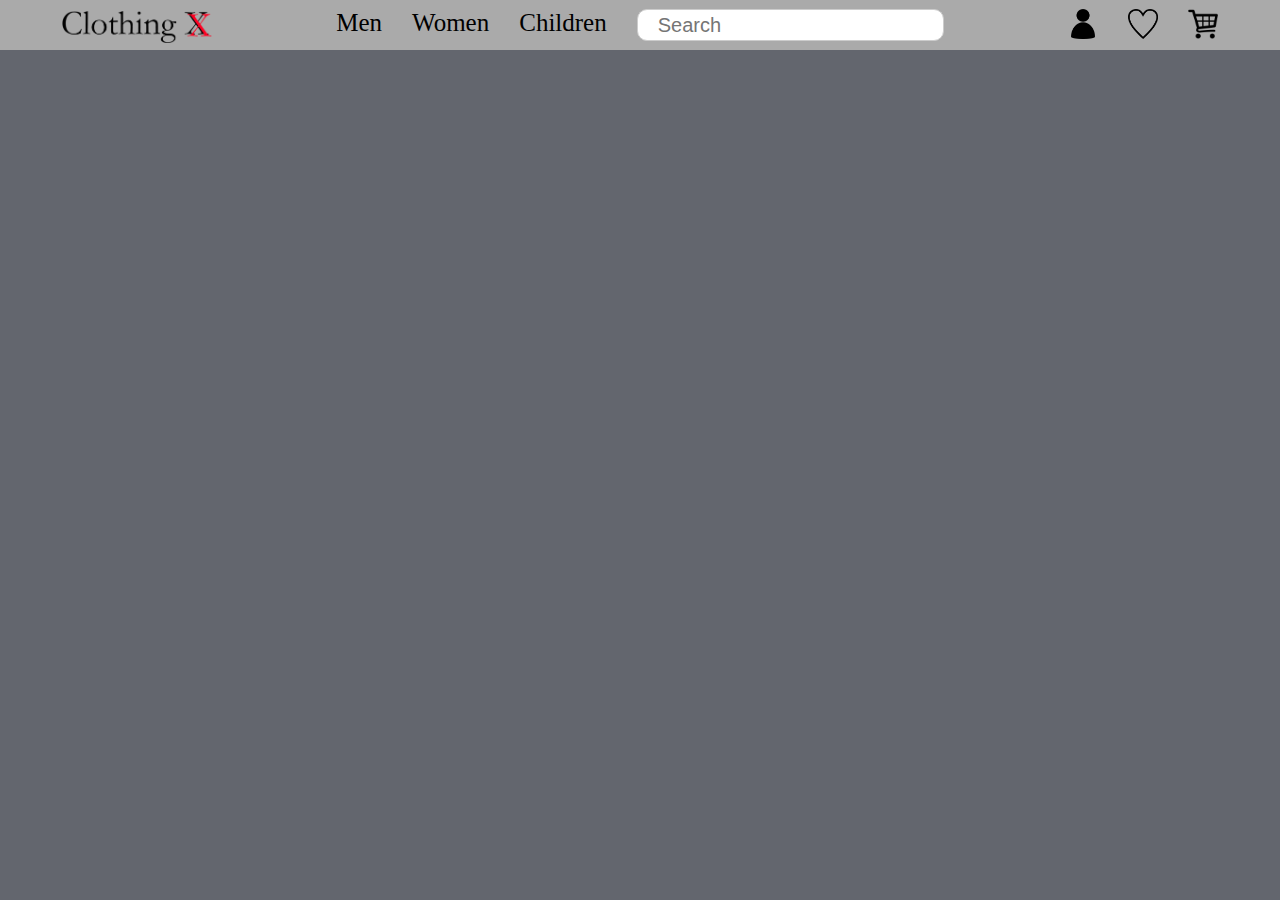
==== HTML/children.html @ f8112bab "Initial Commit" ====
<!DOCTYPE html>
<html lang="en">
<head>
    <meta charset="UTF-8">
    <meta name="viewport" content="width=device-width, initial-scale=1.0">
    <link rel="stylesheet" href="../CSS/general.css">

    <title>Clothing Store</title>
</head>
<body>
    <div class="nav-bar">
        <a href="../index.html">
            <img src="../image/logo.png" alt="logo">
        </a>
        <div class="nav-mid">
            <div>Men</div>
            <div>Women</div>
            <div>Children</div>
            <search>
                <input type="text" placeholder="Search">
            </search>
        </div>
        <div class="nav-end">
            <div class="account-icon"><a href=""><img src="../image/account-icon.png" alt="account"></a></div>
            <div class="nav-tooltip-account">
                <div class="tooltip-head">WELCOME</div>
                <div>LOG IN</div>
                <div>REGISTER</div>
                <div>HELP</div>
            </div>

            <div class="favorites-icon"><a href=""><img id="favorites-icon" src="../image/fav-icon.png" alt="favorites"></a></div>
            <div class="nav-tooltip-favorites">YOU HAVE (0) FAVORITES</div>

            <div class="cart-icon"><a href=""><img src="../image/cart-icon.png" alt="cart"></a></div>
            <div class="nav-tooltip-cart">
                (0) Items
            </div>

        </div>
    </div>
</body>
</html>
---- CSS/general.css ----
body {
    background-color: #63666e;
    padding: 0;
    padding-bottom: 50px;
    margin: 0;
  }

.nav-bar {
    display: flex;
    width: 100%;
    position: fixed;
    justify-content: space-around;
    align-items: center;
    background-color: #aaa;
    color: #fff;
    height: 50px;
    z-index: 1000;
}

.nav-bar img {
    object-fit: cover;
    width: 150px;
    margin-top: 7px;
}

.nav-mid {
    display: flex;
    gap: 30px;
    font-size: 25px;
    color: black;
    direction: row;
}
.nav-mid input {
    height: 30px;
    border-radius: 10px;
    border: 1px solid #ccc;
    padding: 0px 20px;
    font-size: 20px;
    outline: none;
}
.nav-mid div:hover {
    text-decoration: underline;
    cursor: pointer;
}


.nav-end {
    display: flex;
    gap: 30px;
}

.nav-end img {
    object-fit: contain;
    width: 30px;
    height: 30px;
    margin-bottom: 5px;
}

.account-icon:hover ~ .nav-tooltip-account{ 
  visibility: visible;
}

.nav-tooltip-account:hover {
  visibility: visible;
}

.nav-tooltip-account {
    display: flex;
    flex-direction: column;
    position: absolute;
    top:50px;
    background-color: #f9f9f9;
    min-width: 160px;
    box-shadow: 0px 8px 16px 0px rgba(0,0,0,0.2);
    z-index: 1;
    font-size: 20px;
    gap: 10px;
    color: black;
    visibility: hidden;
  }

.nav-tooltip-account div {
    padding: 12px 16px;
    text-decoration: none;
    text-align: left;
    cursor: pointer;
}


.nav-tooltip-account div:not(:first-child):hover {
    background-color: #ececec;
    text-decoration: underline;
}

.nav-tooltip-favorites {
  display: inline-block;
  cursor: default;
  position: absolute;
  right: 30px;
  top:50px;
  box-shadow: 0px 8px 16px 0px rgba(0,0,0,0.2);
  z-index: 1;
  font-size: 20px;
  visibility: hidden;
  background-color: #63666e;
  color: white;
  padding: 10px;
}

.favorites-icon:hover ~ .nav-tooltip-favorites{ 
  visibility: visible;
}             

.nav-tooltip-favorites:hover {
  visibility: visible;
}

.nav-tooltip-cart {
  display: inline-block;
  cursor: default;
  position: absolute;
  right: 30px;
  top:50px;
  box-shadow: 0px 8px 16px 0px rgba(0,0,0,0.2);
  z-index: 1;
  font-size: 20px;
  visibility: hidden;
  background-color: #63666e;
  color: white;
  padding: 10px;
}

.cart-icon:hover ~ .nav-tooltip-cart{ 
  visibility: visible;
}

.nav-tooltip-cart:hover {
  visibility: visible;
}

.tooltip-head {
    display: flex;
    background-color: #63666e;
    color: white;
    padding: 10px;
    pointer-events: none;;
}

.container {
    width: 100%;
    margin-left: auto;
    margin-right: auto;
    padding-left: 15px;
    padding-right: 15px;
    background-color: #63666e;
  }
  
  @media (min-width: 576px) {
    .container {
      max-width: 540px;
    }
  }
  
  @media (min-width: 768px) {
    .container {
      max-width: 720px;
    }
  }
  
  @media (min-width: 992px) {
    .container {
      max-width: 960px;
    }
  }
  
  @media (min-width: 1200px) {
    .container {
      max-width: 1140px;
    }
  }
  
  @media (min-width: 1400px) {
    .container {
      max-width: 1320px;
    }
  }
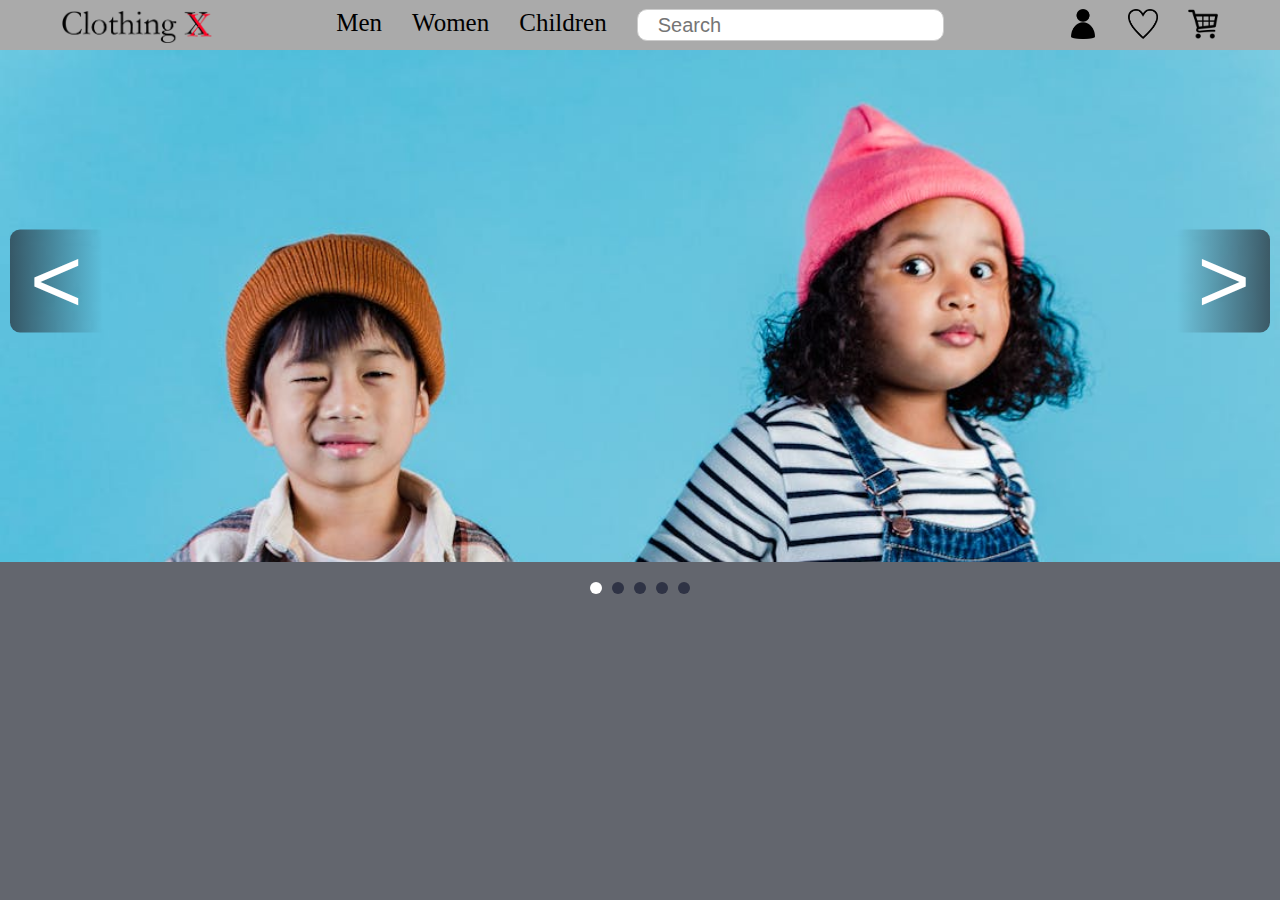
==== commit 5f2d59c2: "Update" ====
--- a/HTML/children.html
+++ b/HTML/children.html
@@ -4,6 +4,7 @@
     <meta charset="UTF-8">
     <meta name="viewport" content="width=device-width, initial-scale=1.0">
     <link rel="stylesheet" href="../CSS/general.css">
+    <link rel="stylesheet" href="../CSS/catalogue.css">
 
     <title>Clothing Store</title>
 </head>
@@ -13,9 +14,9 @@
             <img src="../image/logo.png" alt="logo">
         </a>
         <div class="nav-mid">
-            <div>Men</div>
-            <div>Women</div>
-            <div>Children</div>
+            <a href="men.html">Men</a>
+            <a href="women.html">Women</a>
+            <a href="">Children</a>
             <search>
                 <input type="text" placeholder="Search">
             </search>
@@ -39,5 +40,28 @@
 
         </div>
     </div>
+
+    <div class="carousel">
+        <button class="prev" onClick="moveCarousel(-1)">&lt;</button>
+        <div class="carousel-images">
+            <img src="../image/carousel-children1.png" alt="childrens clothing">
+            <img src="../image/carousel-children2.png" alt="childrens clothing">
+            <img src="../image/carousel-children3.png" alt="childrens clothing">
+            <img src="../image/carousel-children4.png" alt="childrens clothing">
+            <img src="../image/carousel-children5.png" alt="childrens clothing">
+        </div>
+        <button class="next" onclick="moveCarousel(1)">&gt;</button>
+
+    </div>
+
+    <div class="carousel-indicators">
+        <div class="indicator active" data-index="0" ></div>
+        <div class="indicator" data-index="1"></div>
+        <div class="indicator" data-index="2"></div>
+        <div class="indicator" data-index="3"></div>
+        <div class="indicator" data-index="4"></div>
+    </div>
+
+    <script src="../Javascript/catalogue.js"></script>
 </body>
 </html>--- a/CSS/general.css
+++ b/CSS/general.css
@@ -38,7 +38,11 @@
     font-size: 20px;
     outline: none;
 }
-.nav-mid div:hover {
+.nav-mid a {
+    text-decoration: none;
+    color: black;
+}
+.nav-mid a:hover {
     text-decoration: underline;
     cursor: pointer;
 }
--- a/CSS/catalogue.css
+++ b/CSS/catalogue.css
@@ -0,0 +1,65 @@
+.carousel {
+    position: relative;
+    width: 100%;
+    max-height: 40vw;
+    object-fit: contain;
+    overflow: hidden;
+    padding-top: 50px;
+}
+
+.carousel-images {
+    display: flex;
+    transition: transform 0.5s ease-in-out;
+}
+
+.carousel-images img {
+    width: 100%;
+    flex-shrink: 0;
+}
+
+button {
+    position: absolute;
+    top: 50%;
+    transform: translateY(-50%);
+    background-color: transparent;
+    color: white;
+    border: none;
+    padding: 0px 20px;
+    cursor: pointer;
+    z-index: 5; 
+    font-size: 10vb;
+}
+
+button.prev {
+    left: 10px;
+    background-image: linear-gradient(to right, rgba(37, 45, 54, 0.712), transparent);
+    border-top-left-radius: 10px;
+    border-bottom-left-radius: 10px;
+}
+
+button.next {
+    right: 10px;
+    background-image: linear-gradient(to left, rgba(37, 45, 54, 0.712), transparent);
+    border-top-right-radius: 10px;
+    border-bottom-right-radius: 10px;
+}
+
+.carousel-indicators {
+    display: flex;
+    justify-content: center;
+    gap: 10px;
+    margin-top: 20px;
+}
+
+.indicator {
+    width: 12px;
+    height: 12px;
+    background-color: #2f3345;
+    border-radius: 50%;
+    cursor: pointer;
+    transition: background-color 0.3s;
+}
+
+.indicator.active {
+    background-color: white;
+}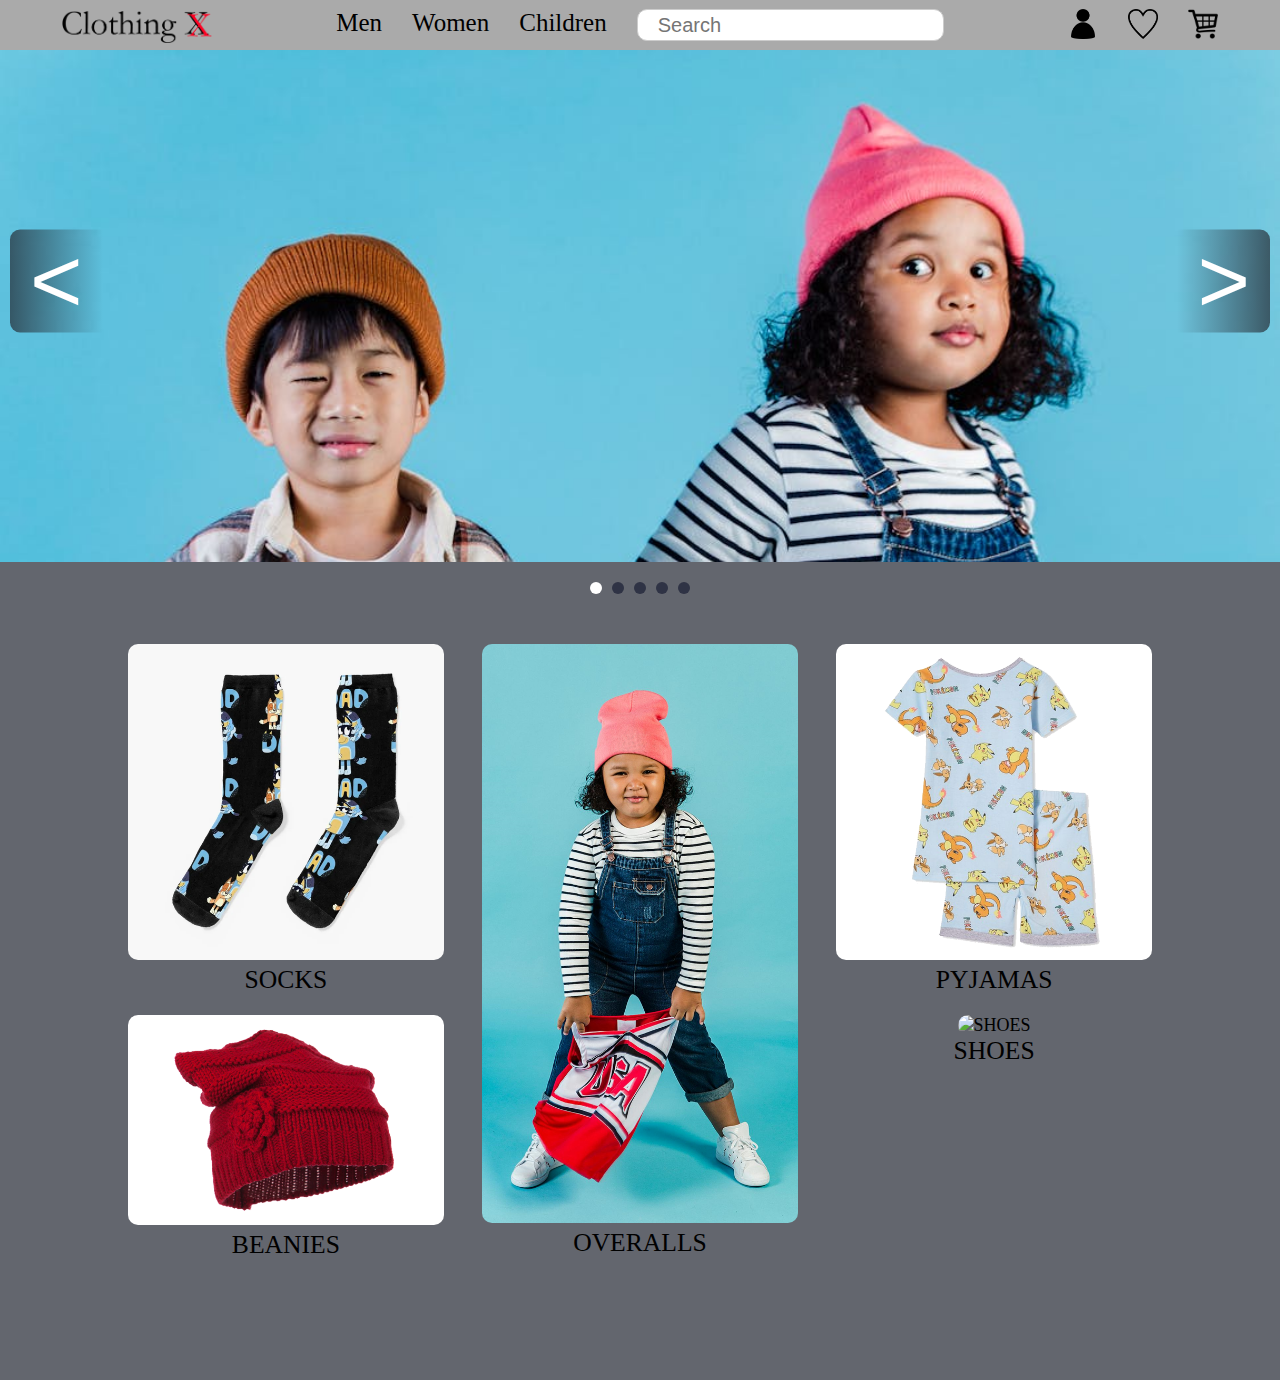
==== commit 6c4b2d3e: "Update" ====
--- a/HTML/children.html
+++ b/HTML/children.html
@@ -63,5 +63,38 @@
     </div>
 
     <script src="../Javascript/catalogue.js"></script>
+
+    <div class="catalogue-container">
+
+        <div class="catalogue-column1">
+            <div class="catalogue-item">
+                <img src="../image/children-socks.png" alt="socks">
+                <div>SOCKS</div>
+            </div> 
+            <div class="catalogue-item">
+                <img src="../image/children-beanie.png" alt="beanie">
+                <div>BEANIES</div>
+            </div>
+        </div>
+
+        <div class="catalogue-column2">
+            <div class="catalogue-item">
+                <img src="../image/children-overall.png" alt="overall">
+                <div>OVERALLS</div>
+            </div>
+        </div>
+
+        <div class="catalogue-column3">
+            <div class="catalogue-item">
+                <img src="../image/children-pyjama.png" alt="pyjama">
+                <div>PYJAMAS</div>
+            </div>
+            <div class="catalogue-item watch">
+                <img src="../image/children-SHOES.png" alt="SHOES">
+                <div>SHOES</div>
+            </div>   
+        </div>
+
+    </div>
 </body>
 </html>--- a/CSS/catalogue.css
+++ b/CSS/catalogue.css
@@ -1,3 +1,6 @@
+body {
+    font-family: calibri;
+}
 .carousel {
     position: relative;
     width: 100%;
@@ -62,4 +65,58 @@
 
 .indicator.active {
     background-color: white;
-}+}
+
+.catalogue-container {
+    display: flex;
+    margin: 50px auto;
+    gap: 3vw;
+    position: relative;
+    justify-content: center;
+    min-width: 80vw;
+}
+
+.catalogue-item {
+    flex: 1;
+    text-align: center;
+    position: relative;
+    transition: all 0.3s ease-in-out;
+}
+
+.catalogue-item:hover {
+    cursor: pointer;
+    opacity: 0.8;
+}
+
+.catalogue-item img {
+    width: 100%;
+    border-radius: 10px;
+}
+
+.catalogue-item div {
+    margin-bottom: 20px;
+    font-size: 2vw;
+}
+
+/* big screen */
+@media (min-width: 1200px) {
+    .catalogue-container {
+        width: 60vw;
+    }
+
+    .catalogue-item {
+        font-size: 18px;
+    }
+}
+
+/* mobile */
+@media (max-width: 480px) {
+    .catalogue-container {
+        flex-direction: column;
+        width: 95vw; 
+    }
+
+    .catalogue-item {
+        font-size: 12px;
+    }
+}
